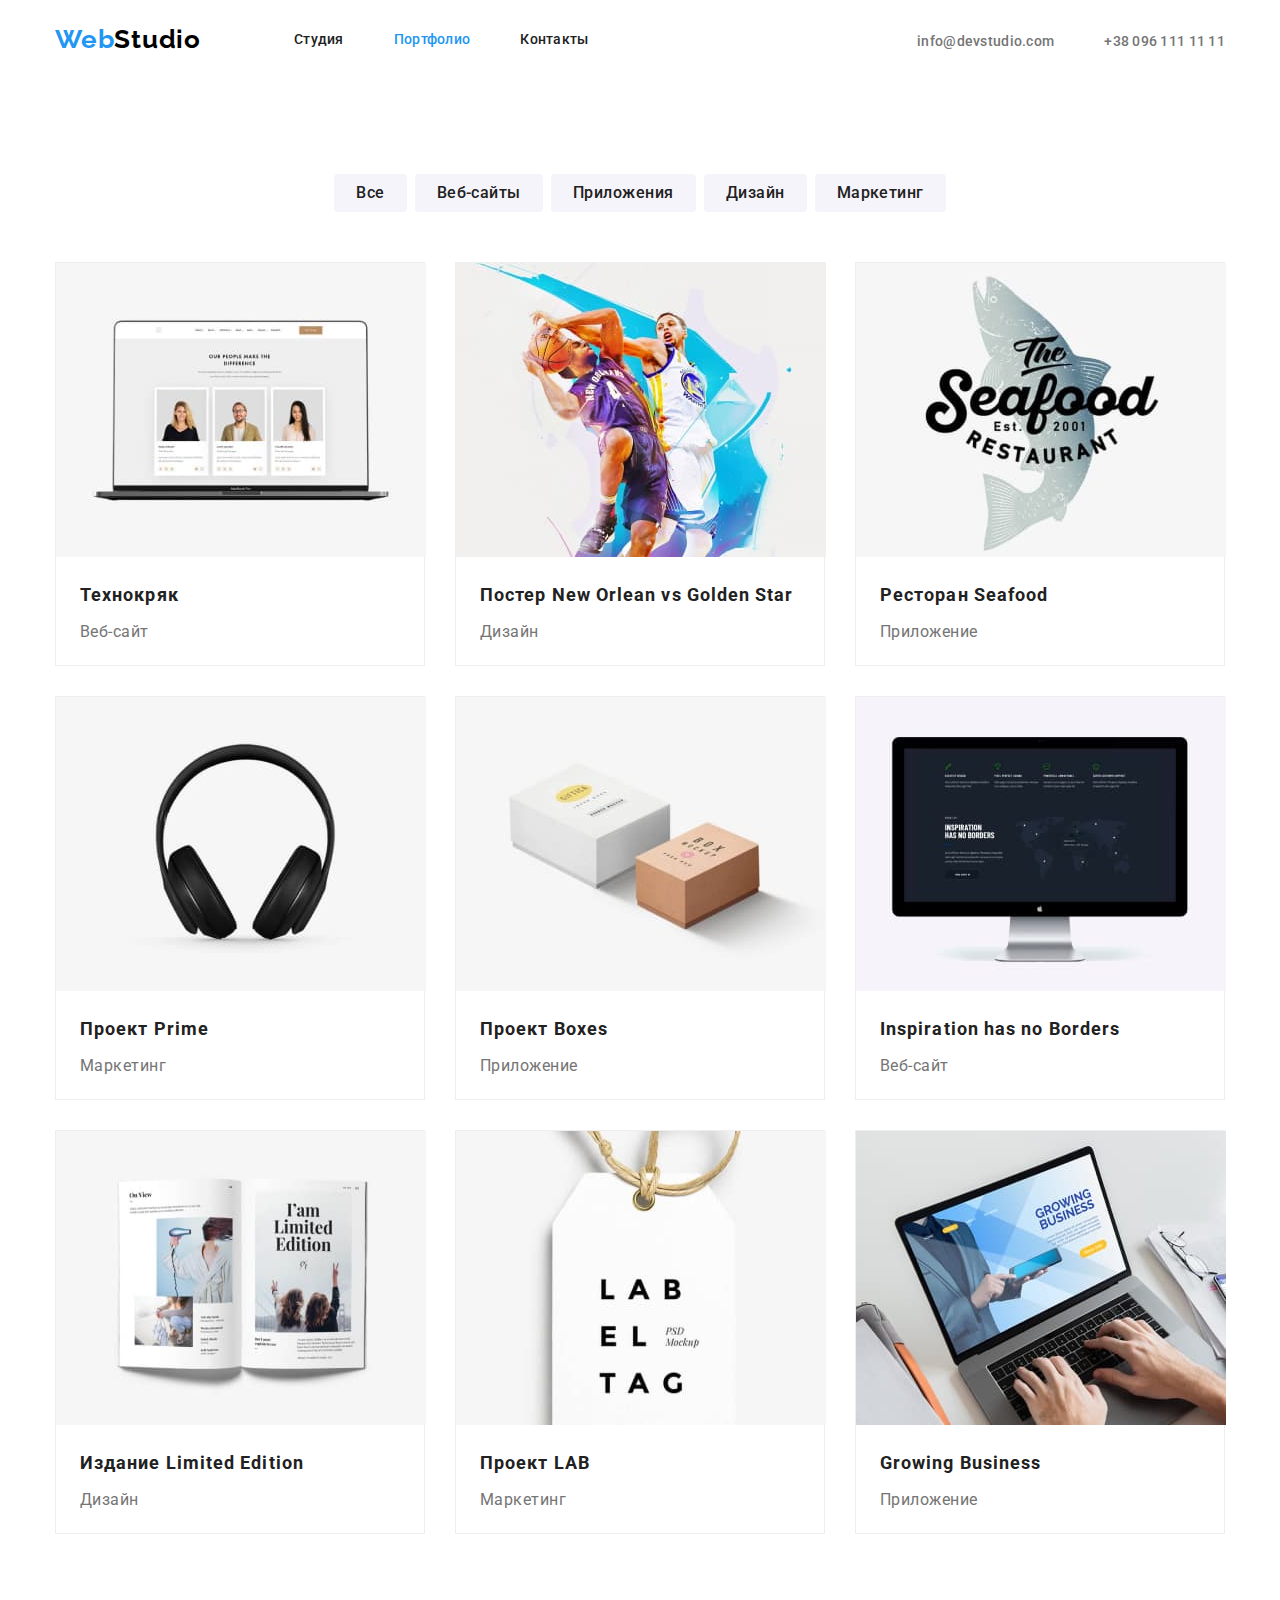
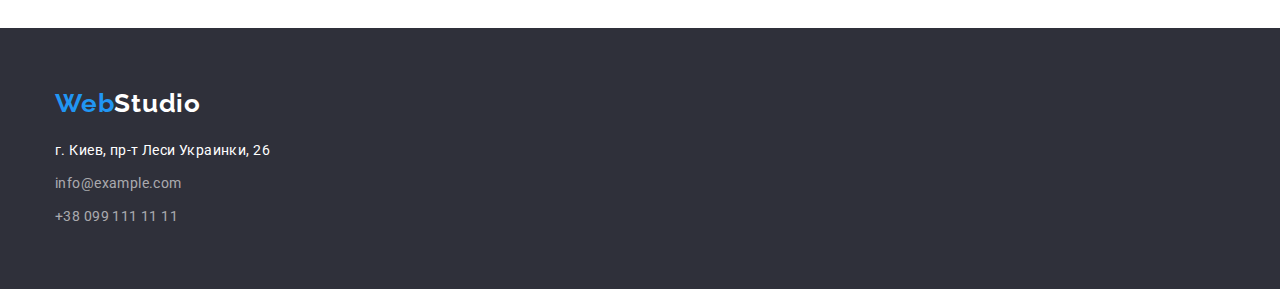
==== portfolio.html @ 2d22ba87 "Initial commit" ====
<!DOCTYPE html>
<html lang="ru">

<head>
    <meta charset="UTF-8">
    <meta http-equiv="X-UA-Compatible" content="IE=edge">
    <meta name="viewport" content="width=device-width, initial-scale=1.0">
    <title>Web Studio</title>
    <link rel="preconnect" href="https://fonts.googleapis.com">
    <link rel="preconnect" href="https://fonts.gstatic.com" crossorigin>
    <link href="https://fonts.googleapis.com/css2?family=Raleway:wght@700&family=Roboto:wght@400;500;700;900&display=swap" rel="stylesheet">
    <link rel=“preconnect” href=“https://fonts.gstatic.com”>
    <link rel="stylesheet" href="https://cdnjs.cloudflare.com/ajax/libs/modern-normalize/1.0.0/modern-normalize.min.css" />
    <link rel="stylesheet" href="./CSS/style.css">
</head>

<body>
    <header class="">
        <div class="container head-container">
    
            <!--Header-->
            <nav class="nav">
                <a href="./index.html" class="logo logo-head">Web<span class="logo-black">Studio</span></a>
                <ul class="nav-list list">
                    <li class="nav-item">
                        <a href="./index.html" class="nav-link link">Студия</a>
                    </li>
                    <li class="nav-item">
                        <a href="./portfolio.html" class="nav-link link current">Портфолио</a>
                    </li>
                    <li class="nav-item">
                        <a href="#contacts" class="nav-link link">Контакты</a>
                    </li>
                </ul>
            </nav>
            <ul class="nav-contact head-contact list">
                <li class="nav-contact-item">
                    <a href="mailto:info@devstudio.com" class="head-mail link">info@devstudio.com</a>
                </li>
                <li class="nav-contact-item">
                    <a href="tel:+380961111111" class="head-tel link">+38 096 111 11 11</a>
                </li>
            </ul>
        </div>
    </header>
    <main>
        <section class="portfolio">
            <div class="container">
                <ul class="portfolio-filter-list list">
                    <li class="portfolio-filter">
                        <button class="filter-btn" type="button">Все</button>
                    </li>
                    <li class="portfolio-filter">
                        <button class="filter-btn" type="button">Веб-сайты</button>
                    </li>
                    <li class="portfolio-filter">
                        <button class="filter-btn" type="button">Приложения</button>
                    </li>
                    <li class="portfolio-filter">
                        <button class="filter-btn" type="button">Дизайн</button>
                    </li>
                    <li class="portfolio-filter">
                        <button class="filter-btn" type="button">Маркетинг</button>
                    </li>
                </ul>
                <ul class="portfolio-list list">
                    <li class="portfolio-inner-list">
                        <img class="portfolio-inner-logo" src="./img/portolio/project1.jpg" alt="project1" width="370" height="294"/>
                        <div class="portfolio-container">
                            <h3 class="portfolio-headline">Технокряк</h3>
                            <p class="portfolio-filter">Веб-сайт</p>
                        </div>
                    </li>
                    <li class="portfolio-inner-list">
                        <img class="portfolio-inner-logo" src="./img/portolio/project2.jpg" alt="project2" width="370" height="294" />
                        <div class="portfolio-container">
                            <h3 class="portfolio-headline">Постер New Orlean vs Golden Star</h3>
                            <p class="portfolio-filter">Дизайн</p>
                        </div>
                    </li>
                    <li class="portfolio-inner-list">
                        <img class="portfolio-inner-logo" src="./img/portolio/project3.jpg" alt="project3" width="370" height="294" />
                        <div class="portfolio-container">
                            <h3 class="portfolio-headline">Ресторан Seafood</h3>
                            <p class="portfolio-filter">Приложение</p>
                        </div>
                    </li>
                    <li class="portfolio-inner-list">
                        <img class="portfolio-inner-logo" src="./img/portolio/project4.jpg" alt="project4" width="370" height="294" />
                        <div class="portfolio-container">
                            <h3 class="portfolio-headline">Проект Prime</h3>
                            <p class="portfolio-filter">Маркетинг</p>
                        </div>
                    </li>
                    <li class="portfolio-inner-list">
                        <img class="portfolio-inner-logo" src="./img/portolio/project5.jpg" alt="project5" width="370" height="294" />
                        <div class="portfolio-container">
                            <h3 class="portfolio-headline">Проект Boxes</h3>
                            <p class="portfolio-filter">Приложение</p>
                        </div>
                    </li>
                    <li class="portfolio-inner-list">
                        <img class="portfolio-inner-logo" src="./img/portolio/project6.jpg" alt="project6" width="370" height="294" />
                        <div class="portfolio-container">
                            <h3 class="portfolio-headline">Inspiration has no Borders</h3>
                            <p class="portfolio-filter">Веб-сайт</p>
                        </div>
                    </li>
                    <li class="portfolio-inner-list">
                        <img class="portfolio-inner-logo" src="./img/portolio/project7.jpg" alt="project7" width="370" height="294" />
                        <div class="portfolio-container">
                            <h3 class="portfolio-headline">Издание Limited Edition</h3>
                            <p class="portfolio-filter">Дизайн</p>
                        </div>
                    </li>
                    <li class="portfolio-inner-list">
                        <img class="portfolio-inner-logo" src="./img/portolio/project8.jpg" alt="project8" width="370" height="294" />
                        <div class="portfolio-container">
                            <h3 class="portfolio-headline">Проект LAB</h3>
                            <p class="portfolio-filter">Маркетинг</p>
                        </div>
                    </li>
                    <li class="portfolio-inner-list">
                        <img class="portfolio-inner-logo" src="./img/portolio/project9.jpg" alt="project9" width="370" height="294" />
                        <div class="portfolio-container">
                            <h3 class="portfolio-headline">Growing Business</h3>
                            <p class="portfolio-filter">Приложение</p>
                        </div>
                    </li>
                </ul>
            </div>
        </section>
    </main>
    <footer class="footer">
        <div id="contacts" class="container">
            <a href="./index.html" class="logo">Web<span class="logo-white">Studio</span></a>
            <address class="italic-no">
                <ul class="footer-list list">
                    <li>
                        <a href="https://goo.gl/maps/ccjUCnQ3BP5SnfPA9" class="map link">г. Киев, пр-т Леси Украинки, 26</a>
                    </li>
                    <li>
                        <a href="mailto:info@example.com" class="contact-style link">info@example.com</a>
                    </li>
                    <li>
                        <a href="tel:+380991111111" class="contact-style link">+38 099 111 11 11</a>
                    </li>
                </ul>
    
            </address>
        </div>
    </footer>
</body>

</html>
---- CSS/style.css ----
:root {
  /* Основные шрифты */
  --main-font: 'Roboto', sans-serif;
  --secondary-font: 'Raleway', sans-serif;

  /* цвет текста контента */
  --main-color: #212121;
  --secondary-color: #757575;
  --portfolio-btn-second-color: #ffffff;
  --portfolio-btn-background: #f5f4fa;
  --portfolio-btn-second-background: #2196f3;

  /* толшина текста контента */
  --text-regular: 400;
  --text-medium: 500;
  --text-bold: 700;
}

.feature {
  padding-top: 94px;
  padding-bottom: 94px;
}

.example {
  padding-bottom: 94px;
}

body {
  background-color: #fff;
  font-family: var(--main-font);
}

.container {
  margin-left: auto;
  margin-right: auto;
  width: 1200px;
  padding-left: 15px;
  padding-right: 15px;
}

.head-container {
  display: flex;
  height: 80px;
}

h1,
h2,
h3,
p {
  margin: 0;
}

img {
  display: block;
}

/* header */
.head {
  border: 1px solid #ececec;
}
.logo {
  font-family: var(--secondary-font);
  font-weight: 700;
  font-size: 26px;
  line-height: 1.2;
  letter-spacing: 0.03em;
  color: #2196f3;
  text-decoration: none;
  cursor: default;
}
.logo-head {
  padding-top: 24px;
  padding-bottom: 25px;
}
.logo-black {
  color: #000;
}

.nav {
  font-weight: var(--text-medium);
  font-size: 14px;
  line-height: 1.14;
  letter-spacing: 0.02em;

  color: var(--main-color);
  display: flex;
}
.nav-list {
  display: flex;
  margin: 0 0 0 93px;
  padding: 32px 0;
}

.link {
  text-decoration: none;
}

.list {
  list-style-type: none;
}
.nav-item {
  margin-right: 50px;
}

.nav-item:last-child {
  margin: 0;
}

.nav-link {
  font-weight: var(--text-medium);
  font-size: 14px;
  line-height: 1.14;
  letter-spacing: 0.02em;
  color: var(--main-color);
}

.nav-contact {
  display: flex;
}

.head-contact {
  margin: 0 0 0 auto;
  padding: 32px 0;
}
.head-mail {
  margin-right: 50px;
}

.head-mail,
.head-tel {
  font-weight: var(--text-medium);
  font-size: 14px;
  line-height: 1.14;
  letter-spacing: 0.02em;

  color: var(--secondary-color);
}

.nav-link:hover,
.nav-link:focus,
.head-mail:hover,
.head-mail:focus,
.head-tel:hover,
.head-tel:focus,
.contact-style:hover,
.contact-style:focus {
  color: #2196f3;
}

.current {
  color: #2196f3;
}

.nav-contact-icon {
  width: 16px;
  height: 12px;
  margin: 0;
  padding: 0;
  fill: #757575;
}

.hero {
  background-color: #2f303a;
  text-align: center;
  padding-top: 200px;
  padding-bottom: 200px;
  background-image: linear-gradient(rgba(47, 48, 58, 0.4), rgba(47, 48, 58, 0.4)),
  url(../img/header.jpg);
  background-repeat: no-repeat;
  background-position: center;
}

.hero-title {
  font-weight: 900;
  font-size: 44px;
  line-height: 1.36;
  text-align: center;
  letter-spacing: 0.06em;
  text-transform: uppercase;
  color: #fff;
  padding-bottom: 30px;
}

.hero-btn {
  width: 200px;
  height: 50px;
  font-family: inherit;
  font-weight: var(--text-bold);
  font-size: 16px;
  line-height: 1.88;
  letter-spacing: 0.06em;
  color: #fff;
  background: #2196f3;
  box-shadow: 0px 4px 4px rgba(0, 0, 0, 0.15);
  border-radius: 4px;
  border: 0px;
  cursor: pointer;
}

/* main-start-page */

.hero-btn:hover,
.hero-btn:focus {
  background: #188ce8;
  box-shadow: 0px 4px 4px rgba(0, 0, 0, 0.15);
  border-radius: 4px;
  border: 0px;
}

.feature-headline {
  font-weight: var(--text-bold);
  font-size: 14px;
  line-height: 1.14;
  letter-spacing: 0.03em;
  text-transform: uppercase;
  color: var(--main-color);
  padding-bottom: 10px;
}

.feature-position {
  font-weight: var(--text-regular);
  font-size: 14px;
  line-height: 1.71;
  letter-spacing: 0.03em;
  color: var(--secondary-color);
}

.feature-list {
  list-style: none;
  margin: 0;
  padding: 0;
}

.feature-list .feature-inner-list:not(:last-child) {
  margin-right: 30px;
}

.feature-inner-list {
  width: 270px;
}

.feature-list {
  display: flex;
}

.example-headline,
.team-headline {
  font-weight: var(--text-bold);
  font-size: 36px;
  line-height: 1.17;
  text-align: center;
  letter-spacing: 0.03em;
  color: var(--main-color);
}

.example-headline {
  margin-bottom: 50px;
}

.example-list {
  display: flex;
}

.example-list {
  margin: 0;
  padding: 0;
}

.example-list .example-box:not(:last-child) {
  margin-right: 30px;
}

.team-inner-name {
  font-weight: var(--text-medium);
  font-size: 16px;
  line-height: 1.19;
  text-align: center;
  letter-spacing: 0.03em;
  color: var(--main-color);
}

.team-position {
  font-weight: var(--text-regular);
  font-size: 16px;
  line-height: 1.19;
  text-align: center;
  letter-spacing: 0.03em;
  color: var(--secondary-color);
  margin-top: 10px;
}

.team {
  background: #F5F4FA;
  padding-top: 94px;
  padding-bottom: 94px;
}

.team-headline {
  margin-bottom: 50px;
}

.team-list {
  margin: 0;
  padding: 0;
}

.team-inner-list {
  width: 270px;
  height: 368px;
  background-color: #FFFFFF;
  box-shadow: 0px 1px 3px rgb(0 0 0 / 12%),
  0px 1px 1px rgb(0 0 0 / 14%),
  0px 2px 1px rgb(0 0 0 / 20%);
  border-radius: 0px 0px 4px 4px;
}

.team-list .team-inner-list:not(:last-child) {
  margin-right: 30px;
}

.team-container {
  padding-top: 30px;
  padding-bottom: 30px;
}
.team-list {
  display: flex;
}

/* portfolio */

.portfolio {
  padding-top: 94px;
  padding-bottom: 94px;
}

.portfolio-filter-list {
  display: flex;
  justify-content: center;
  margin: 0;
  padding: 0;
  margin-bottom: 50px;
}

.portfolio-filter:not(:last-child) {
  margin-right: 8px;
}

.filter-btn {
  font-family: inherit;
  font-weight: var(--text-medium);
  font-size: 16px;
  line-height: 1.6;
  text-align: center;
  letter-spacing: 0.03em;
  color: var(--main-color);
  background: var(--portfolio-btn-background);
  border-radius: 4px;
  border: 0px;
  cursor: pointer;
  padding: 6px 22px;
}

.filter-btn:hover,
.filter-btn:focus {
  color: var(--portfolio-btn-second-color);
  background: var(--portfolio-btn-second-background);
  box-shadow: 0px 3px 1px rgba(0, 0, 0, 0.1), 0px 1px 2px rgba(0, 0, 0, 0.08),
    0px 2px 2px rgba(0, 0, 0, 0.12);
  border-radius: 4px;
  border: 0px;
}

.portfolio-inner-list {
  border: 1px solid #eeeeee;
  box-sizing: border-box;
  width: 370px;
  height: 404px;
  margin-right: 30px;
}

.portfolio-container {
  display: block;
  text-align: left;
  padding: 20px 24px;
}

.portfolio-headline {
  font-weight: var(--text-bold);
  font-size: 18px;
  line-height: 2;
  letter-spacing: 0.06em;
  color: var(--main-color);
  margin-bottom: 4px;
}

.portfolio-filter {
  font-weight: var(--text-regular);
  font-size: 16px;
  line-height: 1.88;
  letter-spacing: 0.03em;
  color: var(--secondary-color);
}

.portfolio-list {
  display: flex;
  flex-wrap: wrap;
  margin: 0;
  padding: 0;
}

.portfolio-inner-list:nth-child(3n) {
  margin: 0;
}

.portfolio-inner-list:nth-child(-n + 6) {
  margin-bottom: 30px;
}

/* footer */

.footer {
  background: #2f303a;
  padding-top: 60px;
  padding-bottom: 60px;
}

.logo-white {
  color: #fff;
}

.italic-no {
  font-style: normal;
}

.footer-list {
  margin: 0;
  margin-top: 20px;
  padding: 0;
}

.footer-list > li:not(:last-child){
  margin-bottom: 9px;
}
.map,
.contact-style {
  font-size: 14px;
  line-height: 1.71;
  letter-spacing: 0.03em;
  color: rgba(255, 255, 255, 0.6);
}

.map {
  color: #fff;
}
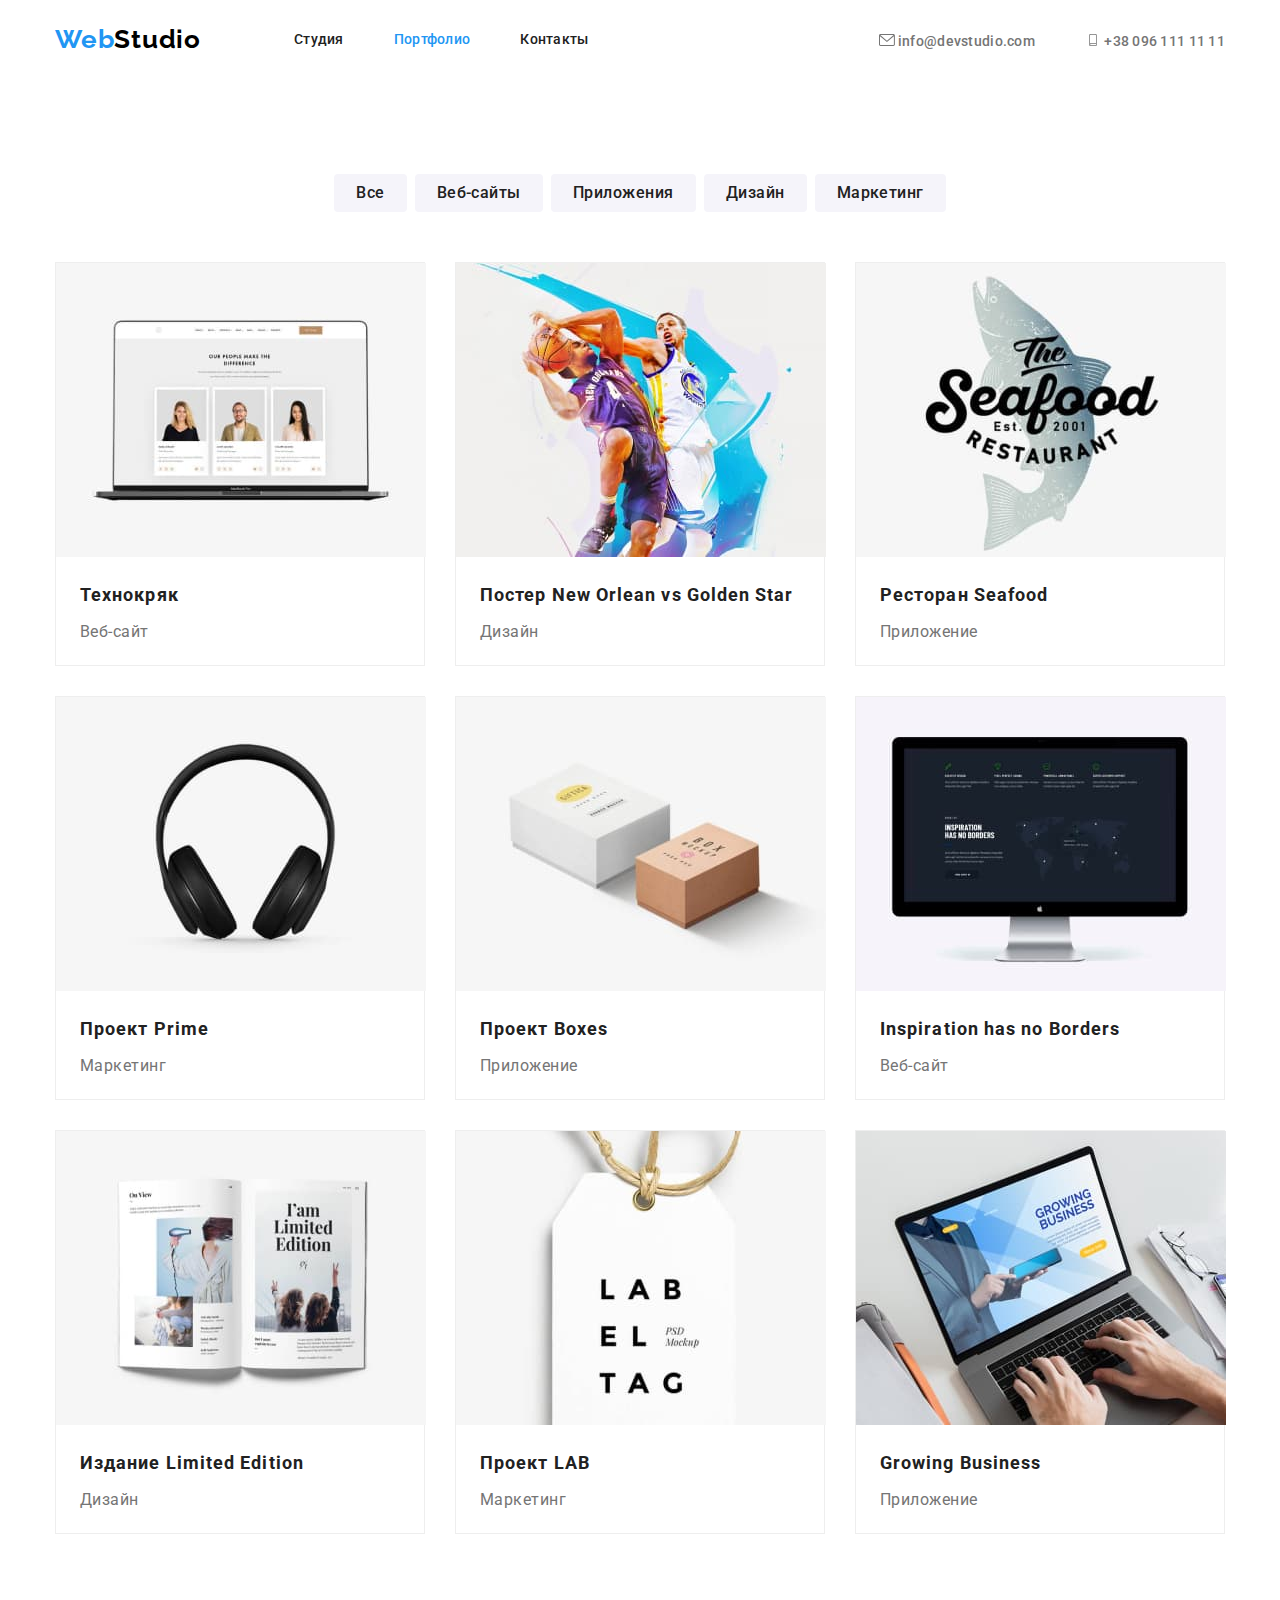
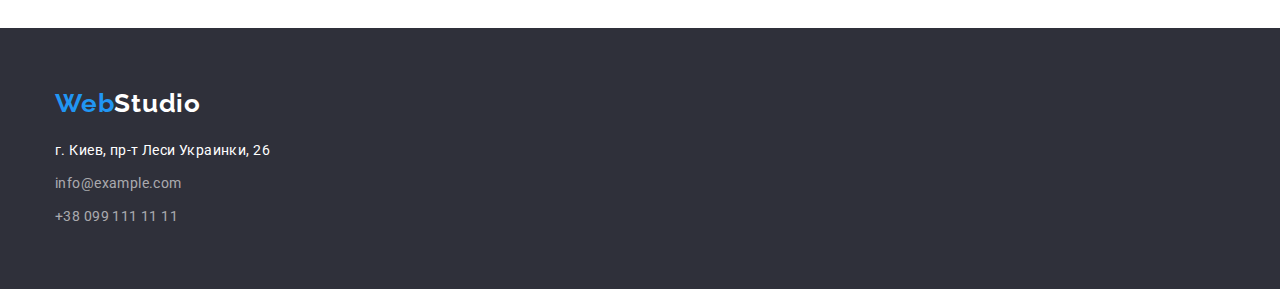
==== commit a88ec999: "Add files via upload" ====
--- a/portfolio.html
+++ b/portfolio.html
@@ -35,11 +35,21 @@
             </nav>
             <ul class="nav-contact head-contact list">
                 <li class="nav-contact-item">
-                    <a href="mailto:info@devstudio.com" class="head-mail link">info@devstudio.com</a>
+                    <a href="mailto:info@devstudio.com" class="head-mail link">
+                        <svg class="nav-contact-icon" width="16px" hight="12px">
+                            <use href="./img/icons.svg#icon-envelope"></use>
+                        </svg>
+                        info@devstudio.com
+                    </a>
                 </li>
                 <li class="nav-contact-item">
-                    <a href="tel:+380961111111" class="head-tel link">+38 096 111 11 11</a>
-                </li>
+                    <a href="tel:+380961111111" class="head-tel link">
+                        <svg class="nav-contact-icon" width="10px" hight="16px">
+                            <use href="./img/icons.svg#icon-smartphone"></use>
+                        </svg>
+                        +38 096 111 11 11
+                    </a>
+                 </li>
             </ul>
         </div>
     </header>
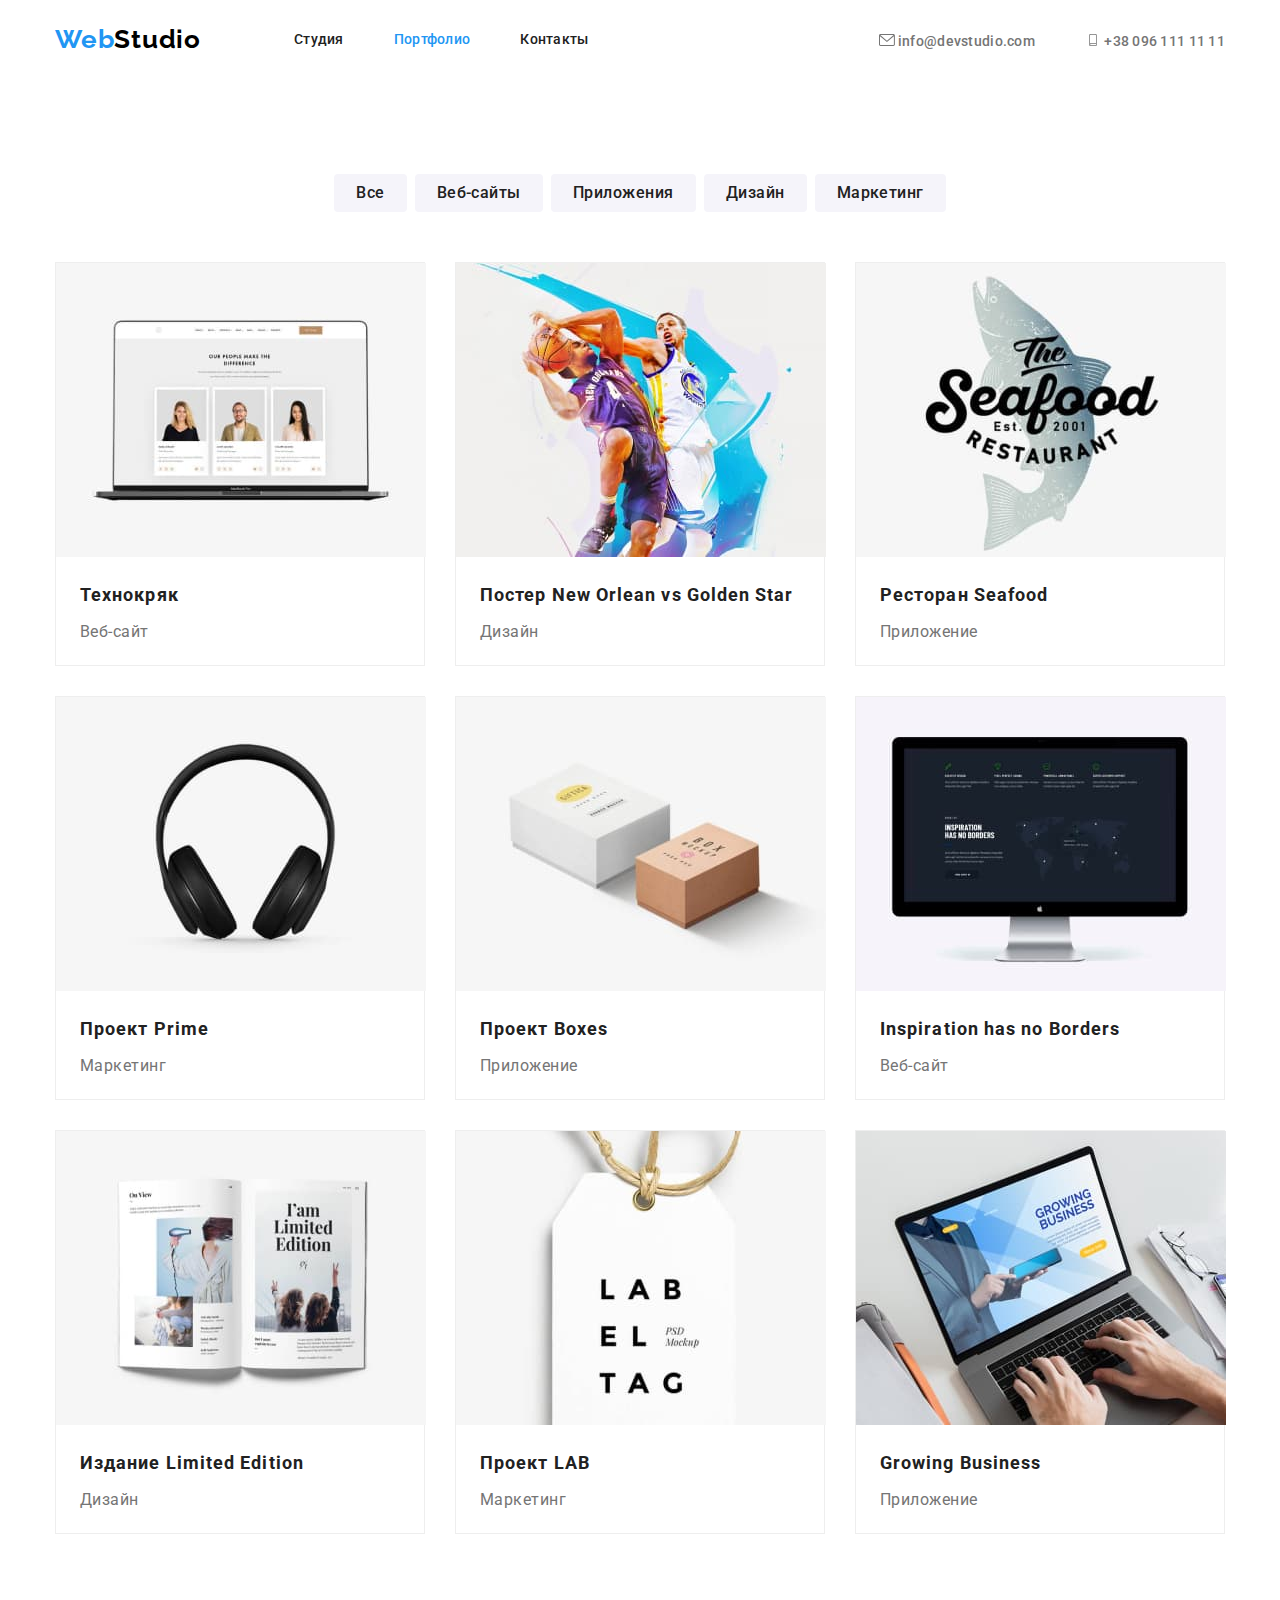
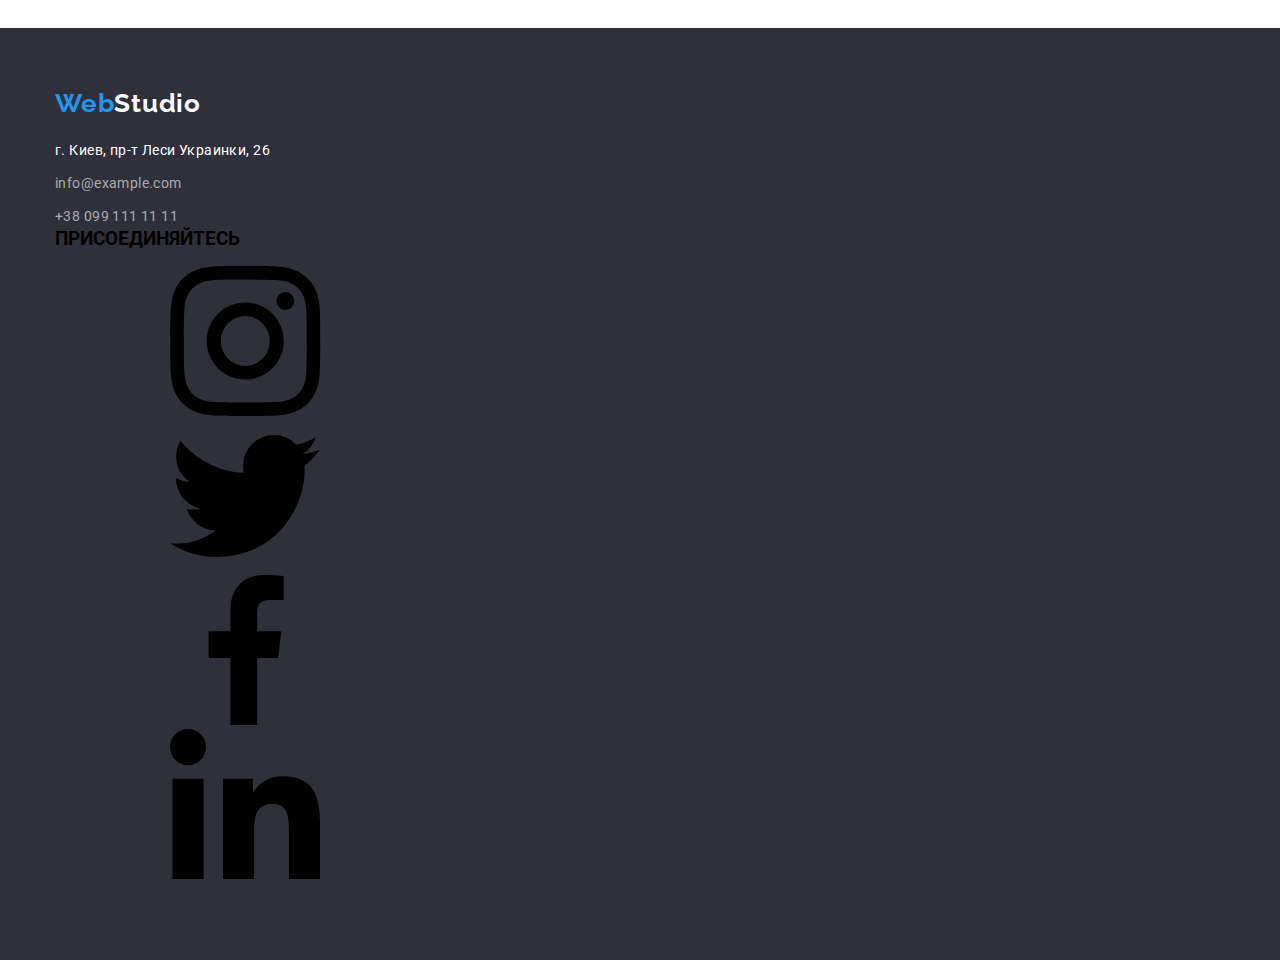
==== commit 000c69f4: "Add files via upload" ====
--- a/portfolio.html
+++ b/portfolio.html
@@ -142,22 +142,58 @@
         </section>
     </main>
     <footer class="footer">
-        <div id="contacts" class="container">
-            <a href="./index.html" class="logo">Web<span class="logo-white">Studio</span></a>
-            <address class="italic-no">
-                <ul class="footer-list list">
-                    <li>
-                        <a href="https://goo.gl/maps/ccjUCnQ3BP5SnfPA9" class="map link">г. Киев, пр-т Леси Украинки, 26</a>
-                    </li>
-                    <li>
-                        <a href="mailto:info@example.com" class="contact-style link">info@example.com</a>
-                    </li>
-                    <li>
-                        <a href="tel:+380991111111" class="contact-style link">+38 099 111 11 11</a>
-                    </li>
-                </ul>
+        <div class="container">
+            <div id="contacts" class="adress">
+                <a href="./index.html" class="logo">Web<span class="logo-white">Studio</span></a>
+                <address class="italic-no">
+                    <ul class="footer-list list">
+                        <li>
+                            <a href="https://goo.gl/maps/ccjUCnQ3BP5SnfPA9" class="map link">г. Киев, пр-т Леси Украинки,
+                                26</a>
+                        </li>
+                        <li>
+                            <a href="mailto:info@example.com" class="contact-style link">info@example.com</a>
+                        </li>
+                        <li>
+                            <a href="tel:+380991111111" class="contact-style link">+38 099 111 11 11</a>
+                        </li>
+                    </ul>
     
-            </address>
+                </address>
+            </div>
+            <div class="footer-join">
+                <h3 class="footer-inner-name">ПРИСОЕДИНЯЙТЕСЬ</h3>
+                <ul class="footer-icon list">
+                    <li class="footer-svg-list">
+                        <a class="footer-link">
+                            <svg class="footer-link-icon">
+                                <use href="./img/icons.svg#icon-instagram-2"></use>
+                            </svg>
+                        </a>
+                    </li>
+                    <li class="footer-svg-list">
+                        <a class="footer-link">
+                            <svg class="footer-link-icon">
+                                <use href="./img/icons.svg#icon-twitter-1"></use>
+                            </svg>
+                        </a>
+                    </li>
+                    <li class="footer-svg-list">
+                        <a class="footer-link">
+                            <svg class="footer-link-icon">
+                                <use href="./img/icons.svg#icon-facebook-1"></use>
+                            </svg>
+                        </a>
+                    </li>
+                    <li class="footer-svg-list">
+                        <a class="footer-link">
+                            <svg class="footer-link-icon">
+                                <use href="./img/icons.svg#icon-linkedin-1"></use>
+                            </svg>
+                        </a>
+                    </li>
+                </ul>
+            </div>
         </div>
     </footer>
 </body>
--- a/CSS/style.css
+++ b/CSS/style.css
@@ -16,7 +16,8 @@
   --text-bold: 700;
 }
 
-.feature {
+.feature,
+.clients {
   padding-top: 94px;
   padding-bottom: 94px;
 }
@@ -156,7 +157,7 @@
   height: 12px;
   margin: 0;
   padding: 0;
-  fill: #757575;
+  fill: currentColor;
 }
 
 .hero {
@@ -207,6 +208,15 @@
   border: 0px;
 }
 
+.feature-icon {
+  width: 270px;
+  height: 120px;
+  background-color: #F5F4FA;
+  border-radius: 4px;
+  margin-bottom: 30px;
+  padding: 25px 100px;
+}
+
 .feature-headline {
   font-weight: var(--text-bold);
   font-size: 14px;
@@ -244,7 +254,8 @@
 }
 
 .example-headline,
-.team-headline {
+.team-headline,
+.clients-headline {
   font-weight: var(--text-bold);
   font-size: 36px;
   line-height: 1.17;
@@ -287,6 +298,7 @@
   letter-spacing: 0.03em;
   color: var(--secondary-color);
   margin-top: 10px;
+  margin-bottom: 16px;
 }
 
 .team {
@@ -306,7 +318,7 @@
 
 .team-inner-list {
   width: 270px;
-  height: 368px;
+  height: 416px;
   background-color: #FFFFFF;
   box-shadow: 0px 1px 3px rgb(0 0 0 / 12%),
   0px 1px 1px rgb(0 0 0 / 14%),
@@ -322,8 +334,98 @@
   padding-top: 30px;
   padding-bottom: 30px;
 }
-.team-list {
-  display: flex;
+
+.team-icon {
+  margin: 0;
+  padding: 0;
+}
+
+.team-icon .team-svg-list:not(:last-child) {
+  margin-right: 10px;
+}
+
+.team-link {
+    width: 44px;
+    height: 44px;
+    border: none;
+    padding: 0;
+    border-radius: 50%;
+    color: #afb1b8;
+    background-color: #FFF;
+}
+
+.team-link:hover {
+  color: #FFF;
+  background-color: #2196f3;
+}
+
+.team-link-icon {
+  width: 20px;
+  height: 20px;
+  fill: currentColor;
+}
+.feature-icon {
+  width: 270px;
+  height: 120px;
+  background-color: #F5F4FA;
+  border-radius: 4px;
+  margin-bottom: 30px;
+  padding: 25px 100px;
+}
+
+.team-icon {
+  justify-content: center;
+  margin: 0;
+  padding: 0;
+}
+
+.team-list, .team-icon {
+  display: flex;
+}
+
+/* clients */
+
+.clients-headline {
+  margin-bottom: 50px;
+}
+
+.clients-icon {
+  display: flex;
+  justify-content: center;
+  margin: 0;
+  padding: 0;
+}
+
+.clients-icon .clients-svg-list:not(:last-child) {
+  margin-right: 30px;
+}
+
+.clients-link {
+  width: 170px;
+  height: 92px;
+  border: 1px solid #afb1b8;
+  box-sizing: border-box;
+  border-radius: 4px;
+  color: #afb1b8;
+  /*background-color: #FFF;*/
+}
+
+.clients-link:hover /*.clients-link-icon*/ {
+  color: #2196f3;
+  border: 1px solid #2196f3;
+}
+
+.clients-link-icon {
+  width: 106px;
+  height: 60px;
+  fill: currentColor;
+}
+
+.clients-svg-list .clients-link {
+  display: flex;
+  box-sizing: border-box;
+  align-items: center;
+  justify-content: center;
 }
 
 /* portfolio */
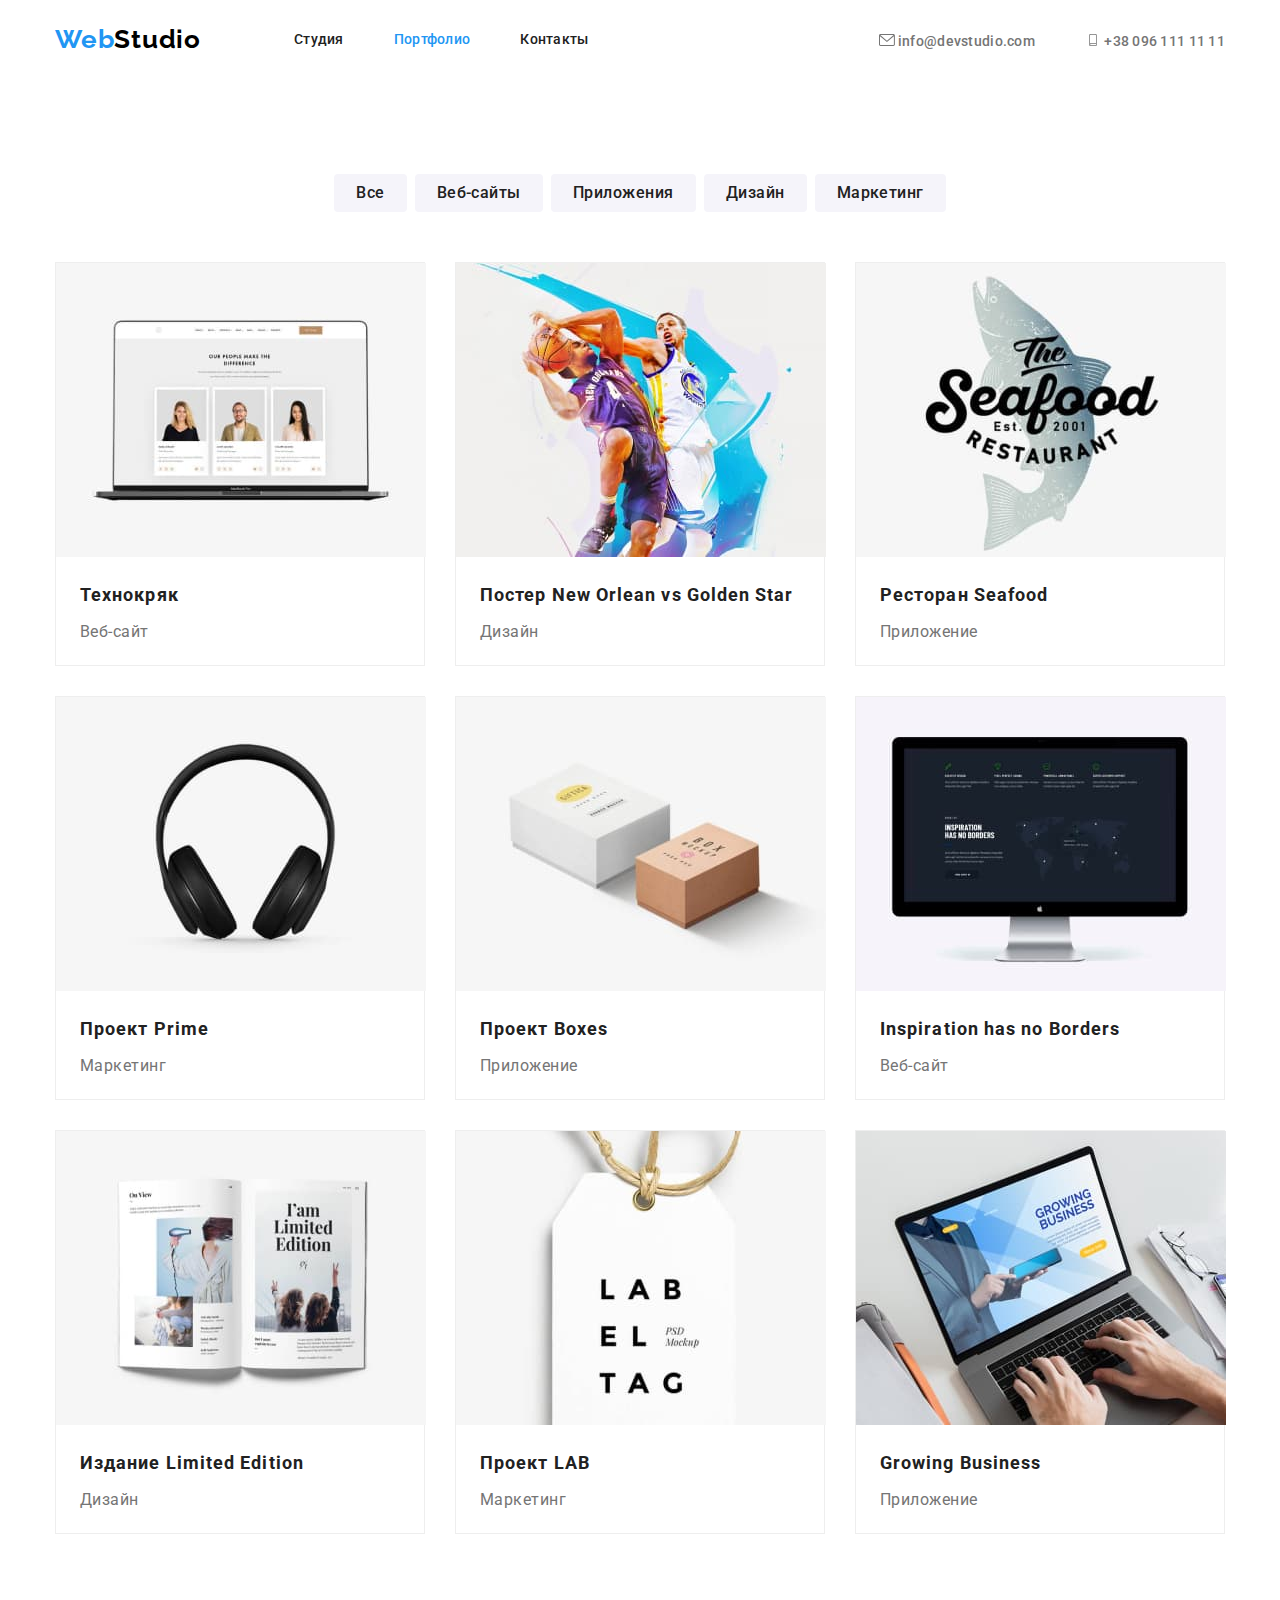
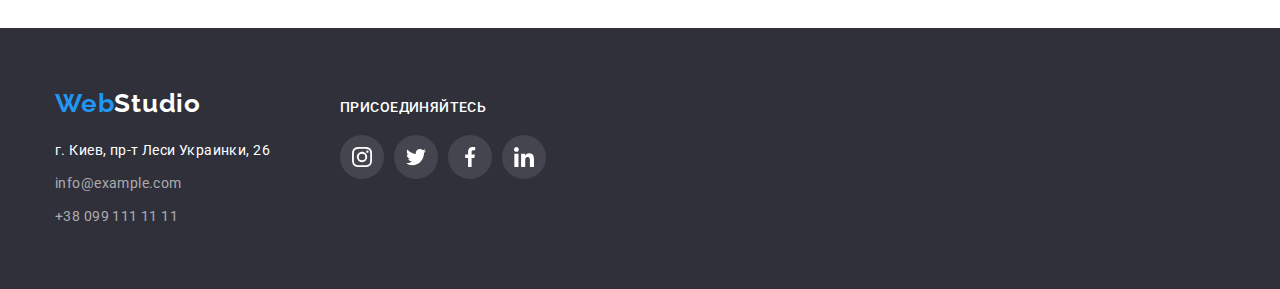
==== commit e7cf1387: "Add files via upload" ====
--- a/portfolio.html
+++ b/portfolio.html
@@ -165,28 +165,28 @@
                 <h3 class="footer-inner-name">ПРИСОЕДИНЯЙТЕСЬ</h3>
                 <ul class="footer-icon list">
                     <li class="footer-svg-list">
-                        <a class="footer-link">
+                        <a href="" class="footer-link">
                             <svg class="footer-link-icon">
                                 <use href="./img/icons.svg#icon-instagram-2"></use>
                             </svg>
                         </a>
                     </li>
                     <li class="footer-svg-list">
-                        <a class="footer-link">
+                        <a href="" class="footer-link">
                             <svg class="footer-link-icon">
                                 <use href="./img/icons.svg#icon-twitter-1"></use>
                             </svg>
                         </a>
                     </li>
                     <li class="footer-svg-list">
-                        <a class="footer-link">
+                        <a href="" class="footer-link">
                             <svg class="footer-link-icon">
                                 <use href="./img/icons.svg#icon-facebook-1"></use>
                             </svg>
                         </a>
                     </li>
                     <li class="footer-svg-list">
-                        <a class="footer-link">
+                        <a href="" class="footer-link">
                             <svg class="footer-link-icon">
                                 <use href="./img/icons.svg#icon-linkedin-1"></use>
                             </svg>
--- a/CSS/style.css
+++ b/CSS/style.css
@@ -364,6 +364,7 @@
   height: 20px;
   fill: currentColor;
 }
+
 .feature-icon {
   width: 270px;
   height: 120px;
@@ -373,13 +374,27 @@
   padding: 25px 100px;
 }
 
+.footer-join {
+  align-items: flex-start;
+  width: 206px;
+  height: 80px;
+}
+
 .team-icon {
+  display: flex;
   justify-content: center;
   margin: 0;
   padding: 0;
 }
 
-.team-list, .team-icon {
+.team-svg-list .team-link {
+  display: flex;
+  box-sizing: border-box;
+  align-items: center;
+  justify-content: center;
+}
+
+.team-list {
   display: flex;
 }
 
@@ -518,6 +533,11 @@
   margin-bottom: 30px;
 }
 
+.portfolio-inner-list:hover {
+  box-shadow: 0px 1px 1px rgba(0, 0, 0, 0.12), 0px 4px 4px rgba(0, 0, 0, 0.06),
+    1px 4px 6px rgba(0, 0, 0, 0.16);
+}
+
 /* footer */
 
 .footer {
@@ -526,6 +546,15 @@
   padding-bottom: 60px;
 }
 
+.footer .container {
+  display: flex;
+  align-items: baseline;
+}
+
+.adress {
+  margin-right: 70px;
+}
+
 .logo-white {
   color: #fff;
 }
@@ -543,6 +572,56 @@
 .footer-list > li:not(:last-child){
   margin-bottom: 9px;
 }
+
+.footer-icon {
+  display: flex;
+  justify-content: space-between;
+  margin: 0;
+  padding: 0;
+}
+
+.footer-icon .footer-svg-list:not(:last-child) {
+  margin-right: 10px;
+}
+
+.footer-link {
+  width: 44px;
+  height: 44px;
+  border: none;
+  padding: 0;
+  border-radius: 50%;
+  color:#fff;
+  background: rgba(255, 255, 255, 0.1);
+}
+
+.footer-inner-name {
+  font-weight: var(--text-medium);
+  font-size: 14px;
+  line-height: 1.142;
+  text-transform: uppercase;
+  letter-spacing: 0.03em;
+  margin-bottom: 20px;
+  color: #ffffff;
+}
+
+.footer-link:hover {
+  color: #FFF;
+  background-color: #2196f3;
+}
+
+.footer-link-icon {
+  width: 20px;
+  height: 20px;
+  fill: currentColor;
+}
+
+.footer-svg-list .footer-link {
+  display: flex;
+  box-sizing: border-box;
+  align-items: center;
+  justify-content: center;
+}
+
 .map,
 .contact-style {
   font-size: 14px;
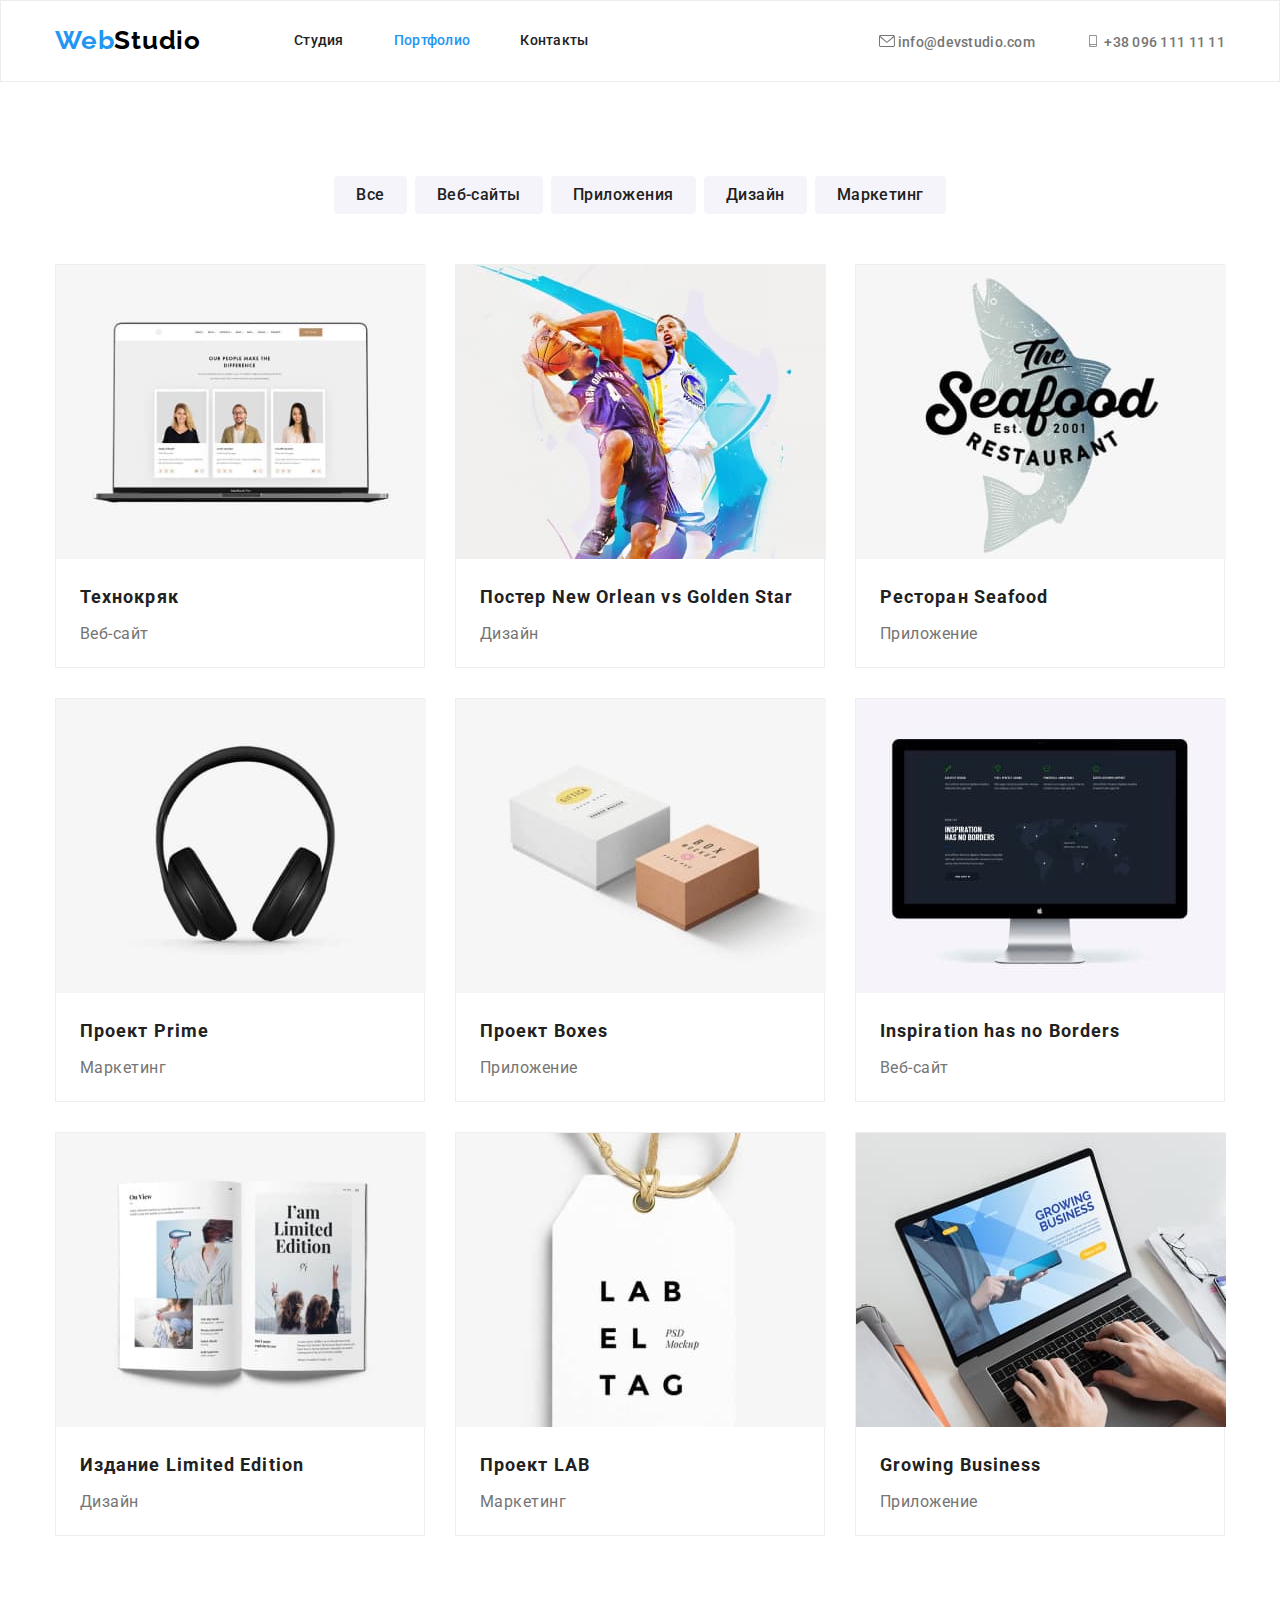
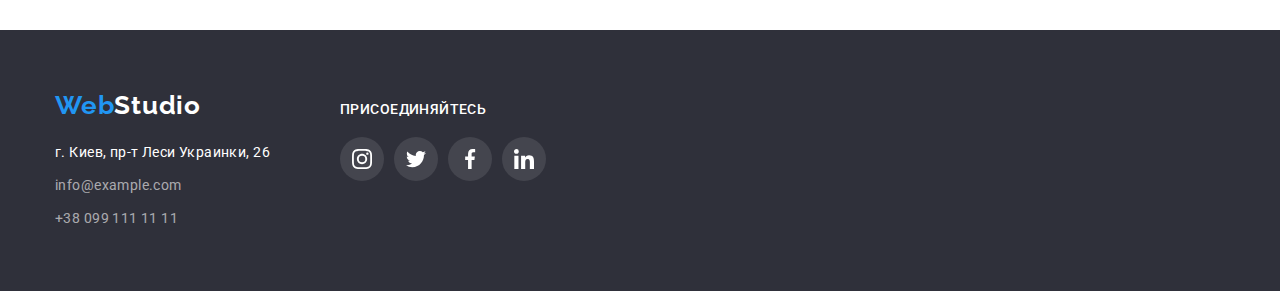
==== commit 18f5e22d: "Add files via upload" ====
--- a/portfolio.html
+++ b/portfolio.html
@@ -15,7 +15,7 @@
 </head>
 
 <body>
-    <header class="">
+    <header class="head">
         <div class="container head-container">
     
             <!--Header-->
--- a/CSS/style.css
+++ b/CSS/style.css
@@ -533,7 +533,8 @@
   margin-bottom: 30px;
 }
 
-.portfolio-inner-list:hover {
+.portfolio-inner-list:hover,
+.portfolio-inner-list:focus {
   box-shadow: 0px 1px 1px rgba(0, 0, 0, 0.12), 0px 4px 4px rgba(0, 0, 0, 0.06),
     1px 4px 6px rgba(0, 0, 0, 0.16);
 }
@@ -604,7 +605,7 @@
   color: #ffffff;
 }
 
-.footer-link:hover {
+.footer-svg-list .footer-link:hover {
   color: #FFF;
   background-color: #2196f3;
 }
